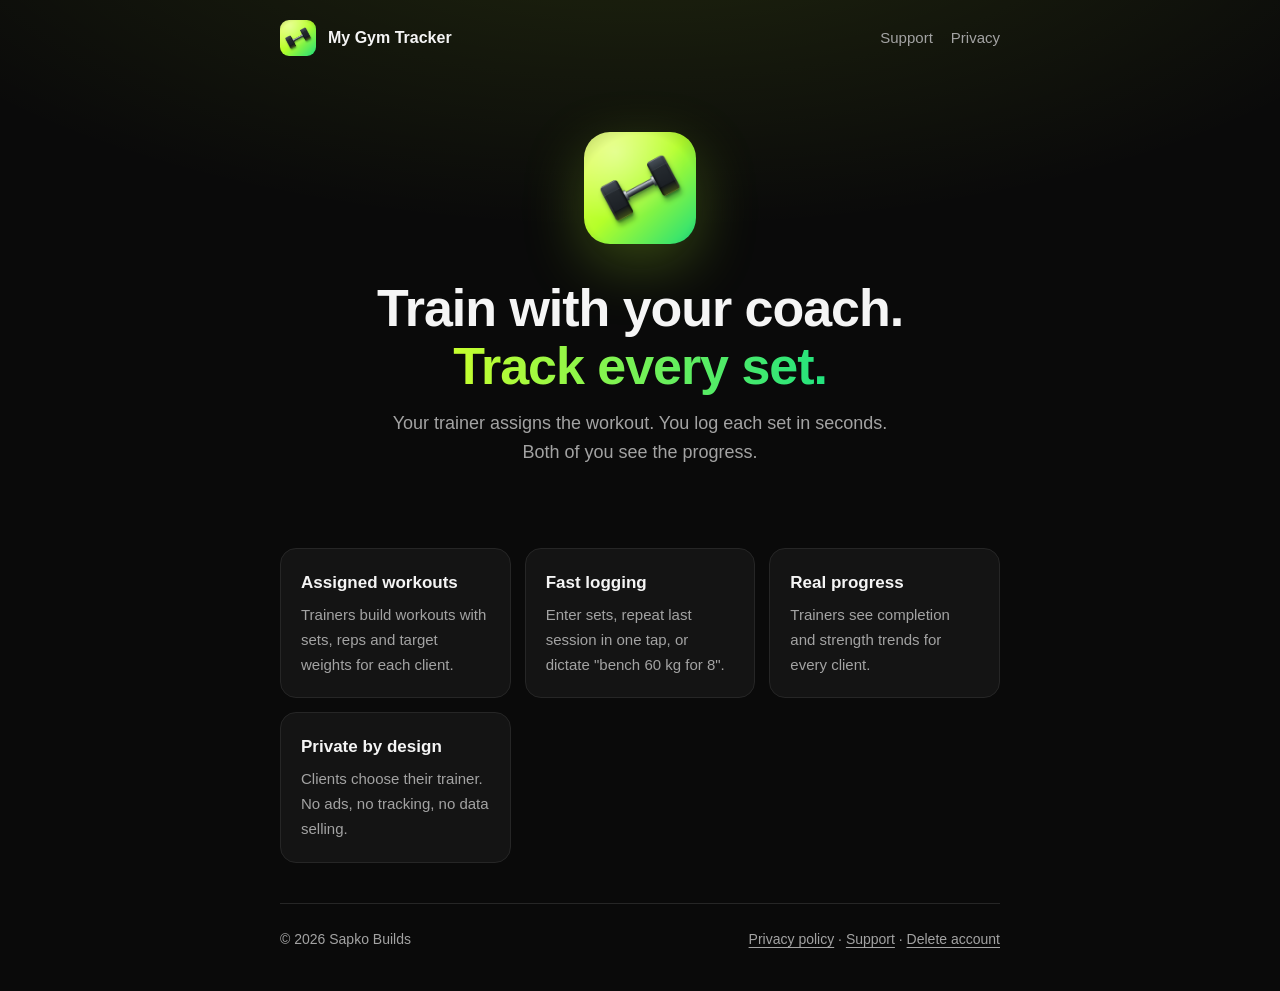
==== index.html @ f6c27ceb "Add files via upload" ====
<!doctype html>
<html lang="en">
<head>
  <meta charset="utf-8">
  <meta name="viewport" content="width=device-width, initial-scale=1">
  <title>My Gym Tracker</title>
  <meta name="description" content="Workouts from your trainer, logged set by set. My Gym Tracker by Sapko Builds.">
  <link rel="icon" href="favicon.png">
  <link rel="stylesheet" href="style.css">
</head>
<body>
  <div class="wrap">
    <header class="site">
      <a class="brand" href="./"><img src="icon.png" alt="">My Gym Tracker</a>
      <nav>
        <a href="support.html">Support</a>
        <a href="privacy.html">Privacy</a>
      </nav>
    </header>

    <section class="hero">
      <img src="icon.png" alt="My Gym Tracker app icon">
      <h1>Train with your coach.<br><span>Track every set.</span></h1>
      <p>Your trainer assigns the workout. You log each set in seconds. Both of you see the progress.</p>
    </section>

    <section class="grid">
      <div class="card">
        <h3>Assigned workouts</h3>
        <p>Trainers build workouts with sets, reps and target weights for each client.</p>
      </div>
      <div class="card">
        <h3>Fast logging</h3>
        <p>Enter sets, repeat last session in one tap, or dictate "bench 60 kg for 8".</p>
      </div>
      <div class="card">
        <h3>Real progress</h3>
        <p>Trainers see completion and strength trends for every client.</p>
      </div>
      <div class="card">
        <h3>Private by design</h3>
        <p>Clients choose their trainer. No ads, no tracking, no data selling.</p>
      </div>
    </section>

    <footer class="site">
      <span>© 2026 Sapko Builds</span>
      <span><a href="privacy.html">Privacy policy</a> · <a href="support.html">Support</a> · <a href="delete-account.html">Delete account</a></span>
    </footer>
  </div>
</body>
</html>
---- style.css ----
:root {
  --bg: #0a0a0a;
  --surface: #141414;
  --border: #262626;
  --text: #f5f5f5;
  --muted: #a3a3a3;
  --accent: #c6ff2e;
  --accent-2: #22e37e;
  --radius: 16px;
  color-scheme: dark;
}

* { box-sizing: border-box; }

html { -webkit-text-size-adjust: 100%; }

body {
  margin: 0;
  background:
    radial-gradient(1200px 500px at 50% -120px, rgba(198, 255, 46, 0.12), transparent 70%),
    var(--bg);
  color: var(--text);
  font: 16px/1.65 Inter, -apple-system, BlinkMacSystemFont, "Segoe UI", Roboto, sans-serif;
}

a { color: var(--accent); text-underline-offset: 3px; }
a:hover { color: #e6ff4a; }

.wrap { max-width: 760px; margin: 0 auto; padding: 0 20px; }

header.site {
  display: flex;
  align-items: center;
  justify-content: space-between;
  gap: 16px;
  padding: 20px 0;
}
.brand { display: flex; align-items: center; gap: 12px; color: var(--text); text-decoration: none; font-weight: 700; }
.brand img { width: 36px; height: 36px; border-radius: 9px; }
nav { display: flex; gap: 18px; flex-wrap: wrap; }
nav a { color: var(--muted); text-decoration: none; font-size: 15px; }
nav a:hover, nav a[aria-current="page"] { color: var(--text); }

.hero { text-align: center; padding: 56px 0 40px; }
.hero img { width: 112px; height: 112px; border-radius: 26px; box-shadow: 0 20px 60px rgba(182, 255, 42, 0.25); }
.hero h1 { font-size: clamp(34px, 7vw, 52px); line-height: 1.1; margin: 28px 0 14px; letter-spacing: -0.02em; }
.hero h1 span {
  background: linear-gradient(90deg, var(--accent), var(--accent-2));
  -webkit-background-clip: text;
  background-clip: text;
  color: transparent;
}
.hero p { color: var(--muted); font-size: 18px; max-width: 520px; margin: 0 auto; }

.grid { display: grid; grid-template-columns: repeat(auto-fit, minmax(200px, 1fr)); gap: 14px; margin: 40px 0; }
.card {
  background: var(--surface);
  border: 1px solid var(--border);
  border-radius: var(--radius);
  padding: 20px;
}
.card h3 { margin: 0 0 6px; font-size: 17px; }
.card p { margin: 0; color: var(--muted); font-size: 15px; }

article { padding: 24px 0 48px; }
article h1 { font-size: clamp(30px, 6vw, 40px); line-height: 1.15; margin: 16px 0 6px; letter-spacing: -0.01em; }
article h2 { font-size: 21px; margin: 36px 0 8px; }
article .meta { color: var(--muted); font-size: 14px; margin-bottom: 28px; }
article ul, article ol { padding-left: 22px; }
article li { margin: 6px 0; }
.note {
  background: var(--surface);
  border: 1px solid var(--border);
  border-left: 3px solid var(--accent);
  border-radius: 10px;
  padding: 14px 16px;
  margin: 20px 0;
}
table { width: 100%; border-collapse: collapse; margin: 12px 0; font-size: 15px; }
th, td { text-align: left; padding: 10px 12px; border-bottom: 1px solid var(--border); vertical-align: top; }
th { color: var(--muted); font-weight: 600; }
.table-wrap { overflow-x: auto; }

.button {
  display: inline-block;
  background: linear-gradient(90deg, var(--accent), var(--accent-2));
  color: #0a0a0a;
  font-weight: 700;
  padding: 12px 20px;
  border-radius: 12px;
  text-decoration: none;
}
.button:hover { color: #0a0a0a; filter: brightness(1.05); }

footer.site {
  border-top: 1px solid var(--border);
  color: var(--muted);
  font-size: 14px;
  padding: 24px 0 40px;
  display: flex;
  justify-content: space-between;
  gap: 16px;
  flex-wrap: wrap;
}
footer.site a { color: var(--muted); }
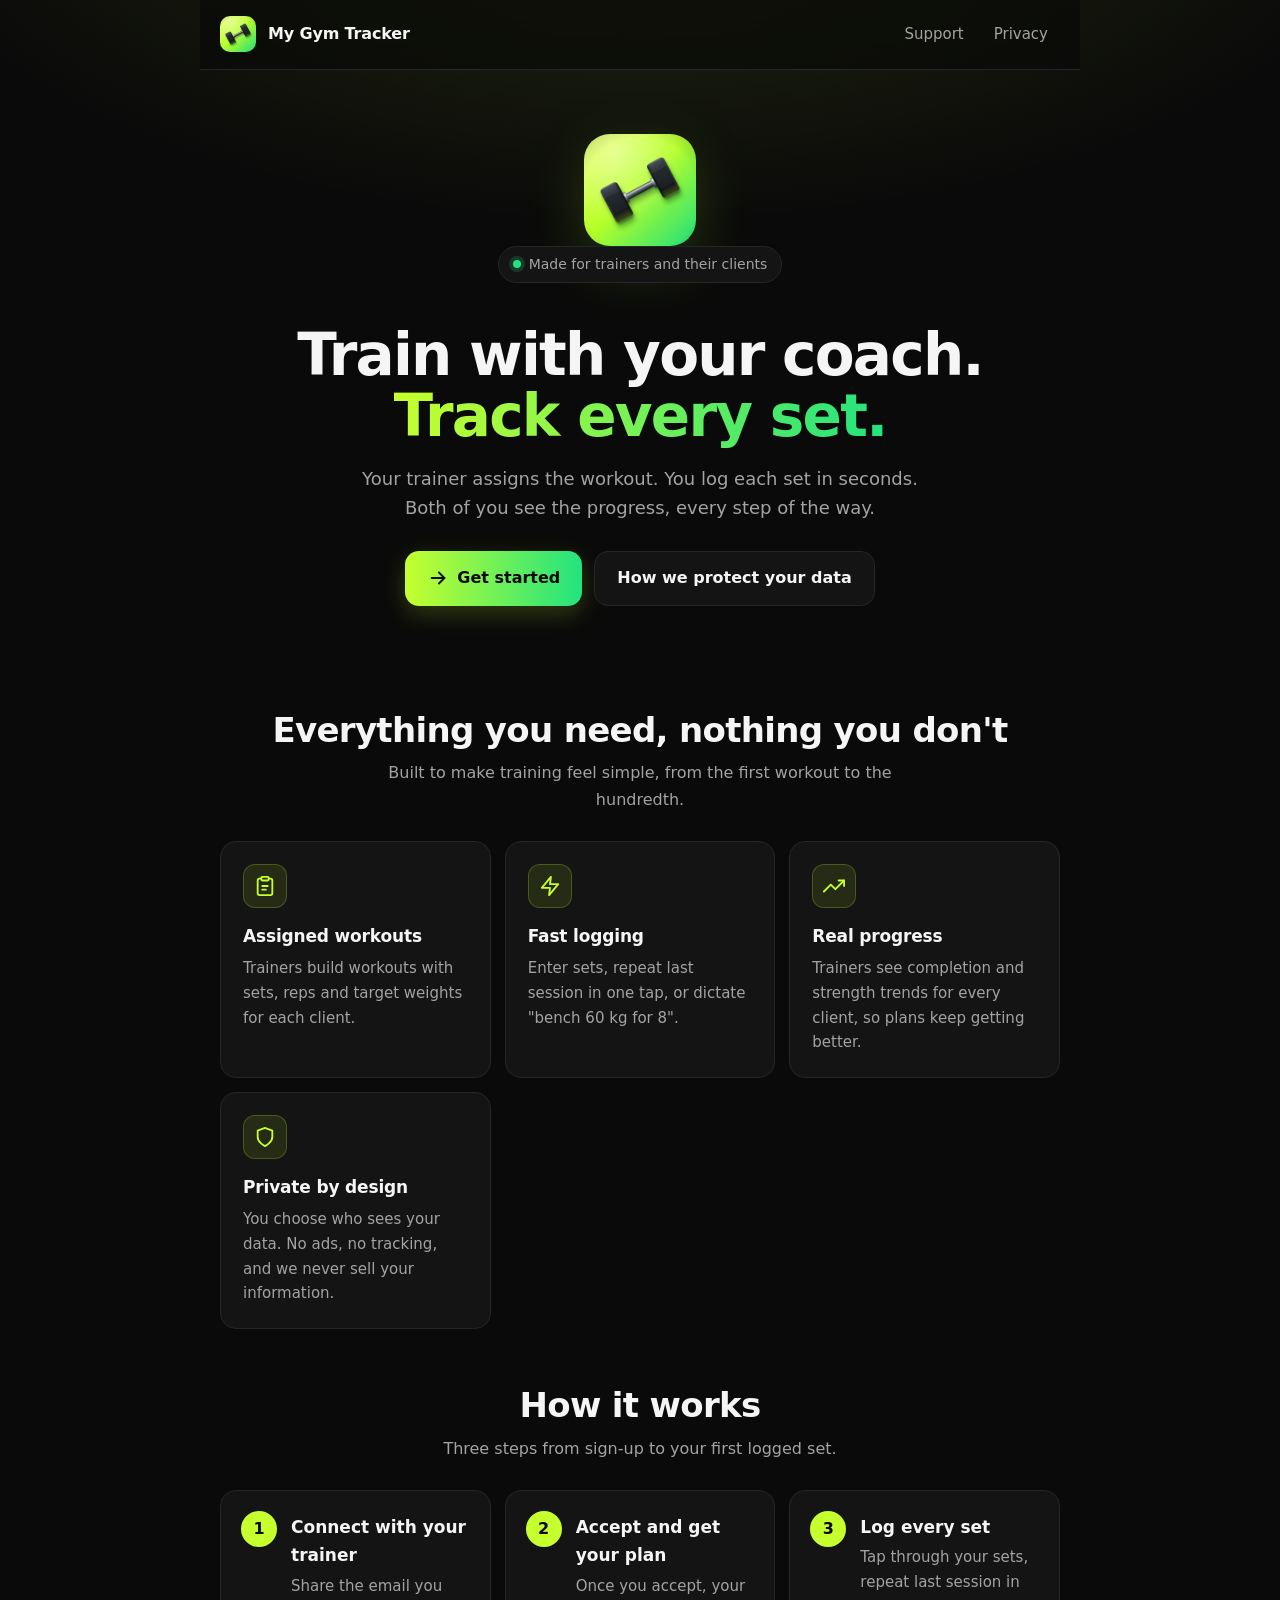
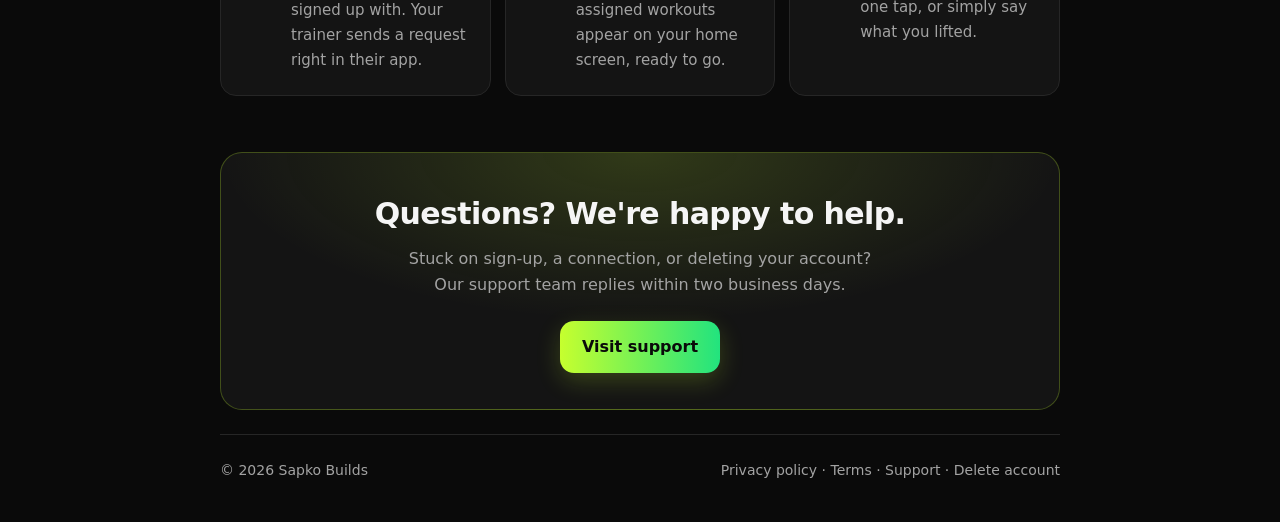
==== commit 8b09a553: "Refresh site design, add Terms page, and harden pages - Redesign landing page: how-it-works steps, i" ====
--- a/index.html
+++ b/index.html
@@ -3,49 +3,110 @@
 <head>
   <meta charset="utf-8">
   <meta name="viewport" content="width=device-width, initial-scale=1">
-  <title>My Gym Tracker</title>
-  <meta name="description" content="Workouts from your trainer, logged set by set. My Gym Tracker by Sapko Builds.">
+  <meta http-equiv="Content-Security-Policy" content="default-src 'none'; style-src 'self'; img-src 'self'; font-src 'self'; connect-src 'none'; script-src 'none'; base-uri 'none'; form-action 'none'">
+  <meta name="referrer" content="strict-origin-when-cross-origin">
+  <title>My Gym Tracker · Train with your coach</title>
+  <meta name="description" content="Workouts from your trainer, logged set by set. Fast logging, real progress, and privacy by design. My Gym Tracker by Sapko Builds.">
+  <meta property="og:title" content="My Gym Tracker · Train with your coach">
+  <meta property="og:description" content="Workouts from your trainer, logged set by set.">
+  <meta property="og:image" content="icon.png">
+  <meta name="theme-color" content="#0a0a0a">
   <link rel="icon" href="favicon.png">
   <link rel="stylesheet" href="style.css">
 </head>
 <body>
+  <a class="skip" href="#main">Skip to content</a>
+
   <div class="wrap">
     <header class="site">
       <a class="brand" href="./"><img src="icon.png" alt="">My Gym Tracker</a>
-      <nav>
+      <nav aria-label="Main">
         <a href="support.html">Support</a>
         <a href="privacy.html">Privacy</a>
       </nav>
     </header>
 
-    <section class="hero">
-      <img src="icon.png" alt="My Gym Tracker app icon">
-      <h1>Train with your coach.<br><span>Track every set.</span></h1>
-      <p>Your trainer assigns the workout. You log each set in seconds. Both of you see the progress.</p>
-    </section>
+    <main id="main">
+      <section class="hero" aria-labelledby="hero-title">
+        <img class="app-icon" src="icon.png" alt="My Gym Tracker app icon" width="112" height="112">
+        <p class="eyebrow">Made for trainers and their clients</p>
+        <h1 id="hero-title">Train with your coach.<br><span class="gradient-text">Track every set.</span></h1>
+        <p class="lede">Your trainer assigns the workout. You log each set in seconds. Both of you see the progress, every step of the way.</p>
+        <div class="actions">
+          <a class="button" href="support.html">
+            <svg class="icon" viewBox="0 0 24 24" aria-hidden="true" focusable="false"><path d="M5 12h14"/><path d="M13 6l6 6-6 6"/></svg>
+            Get started
+          </a>
+          <a class="button-ghost" href="privacy.html">How we protect your data</a>
+        </div>
+      </section>
 
-    <section class="grid">
-      <div class="card">
-        <h3>Assigned workouts</h3>
-        <p>Trainers build workouts with sets, reps and target weights for each client.</p>
-      </div>
-      <div class="card">
-        <h3>Fast logging</h3>
-        <p>Enter sets, repeat last session in one tap, or dictate "bench 60 kg for 8".</p>
-      </div>
-      <div class="card">
-        <h3>Real progress</h3>
-        <p>Trainers see completion and strength trends for every client.</p>
-      </div>
-      <div class="card">
-        <h3>Private by design</h3>
-        <p>Clients choose their trainer. No ads, no tracking, no data selling.</p>
-      </div>
-    </section>
+      <section aria-labelledby="features-title">
+        <h2 id="features-title" class="section-title">Everything you need, nothing you don't</h2>
+        <p class="section-sub">Built to make training feel simple, from the first workout to the hundredth.</p>
+
+        <div class="grid">
+          <div class="card">
+            <span class="icon-badge" aria-hidden="true">
+              <svg class="icon" viewBox="0 0 24 24" focusable="false"><rect x="8" y="2" width="8" height="4" rx="1"/><path d="M16 4h2a2 2 0 0 1 2 2v14a2 2 0 0 1-2 2H6a2 2 0 0 1-2-2V6a2 2 0 0 1 2-2h2"/><path d="M9 12h6M9 16h4"/></svg>
+            </span>
+            <h3>Assigned workouts</h3>
+            <p>Trainers build workouts with sets, reps and target weights for each client.</p>
+          </div>
+          <div class="card">
+            <span class="icon-badge" aria-hidden="true">
+              <svg class="icon" viewBox="0 0 24 24" focusable="false"><polygon points="13 2 3 14 12 14 11 22 21 10 12 10 13 2"/></svg>
+            </span>
+            <h3>Fast logging</h3>
+            <p>Enter sets, repeat last session in one tap, or dictate "bench 60 kg for 8".</p>
+          </div>
+          <div class="card">
+            <span class="icon-badge" aria-hidden="true">
+              <svg class="icon" viewBox="0 0 24 24" focusable="false"><polyline points="23 6 13.5 15.5 8.5 10.5 1 18"/><polyline points="17 6 23 6 23 12"/></svg>
+            </span>
+            <h3>Real progress</h3>
+            <p>Trainers see completion and strength trends for every client, so plans keep getting better.</p>
+          </div>
+          <div class="card">
+            <span class="icon-badge" aria-hidden="true">
+              <svg class="icon" viewBox="0 0 24 24" focusable="false"><path d="M12 22s8-4 8-10V5l-8-3-8 3v7c0 6 8 10 8 10z"/></svg>
+            </span>
+            <h3>Private by design</h3>
+            <p>You choose who sees your data. No ads, no tracking, and we never sell your information.</p>
+          </div>
+        </div>
+      </section>
+
+      <section aria-labelledby="how-title">
+        <h2 id="how-title" class="section-title">How it works</h2>
+        <p class="section-sub">Three steps from sign-up to your first logged set.</p>
+
+        <ol class="steps">
+          <li>
+            <h3>Connect with your trainer</h3>
+            <p>Share the email you signed up with. Your trainer sends a request right in their app.</p>
+          </li>
+          <li>
+            <h3>Accept and get your plan</h3>
+            <p>Once you accept, your assigned workouts appear on your home screen, ready to go.</p>
+          </li>
+          <li>
+            <h3>Log every set</h3>
+            <p>Tap through your sets, repeat last session in one tap, or simply say what you lifted.</p>
+          </li>
+        </ol>
+      </section>
+
+      <section class="cta" aria-labelledby="cta-title">
+        <h2 id="cta-title">Questions? We're happy to help.</h2>
+        <p>Stuck on sign-up, a connection, or deleting your account? Our support team replies within two business days.</p>
+        <a class="button" href="support.html">Visit support</a>
+      </section>
+    </main>
 
     <footer class="site">
       <span>© 2026 Sapko Builds</span>
-      <span><a href="privacy.html">Privacy policy</a> · <a href="support.html">Support</a> · <a href="delete-account.html">Delete account</a></span>
+      <span><a href="privacy.html">Privacy policy</a> · <a href="terms.html">Terms</a> · <a href="support.html">Support</a> · <a href="delete-account.html">Delete account</a></span>
     </footer>
   </div>
 </body>
--- a/style.css
+++ b/style.css
@@ -1,97 +1,337 @@
+/* My Gym Tracker · site styles
+   Dark-first, lime accent. No external fonts or scripts (keeps the CSP strict). */
+
 :root {
   --bg: #0a0a0a;
   --surface: #141414;
+  --surface-2: #1c1c1c;
   --border: #262626;
   --text: #f5f5f5;
   --muted: #a3a3a3;
   --accent: #c6ff2e;
   --accent-2: #22e37e;
+  --accent-ink: #0a0a0a;
+  --focus: #c6ff2e;
   --radius: 16px;
+  --radius-sm: 10px;
+  --shadow: 0 20px 60px rgba(182, 255, 42, 0.18);
   color-scheme: dark;
 }
 
 * { box-sizing: border-box; }
 
-html { -webkit-text-size-adjust: 100%; }
+html {
+  -webkit-text-size-adjust: 100%;
+  scroll-behavior: smooth;
+}
 
 body {
   margin: 0;
+  min-height: 100vh;
   background:
-    radial-gradient(1200px 500px at 50% -120px, rgba(198, 255, 46, 0.12), transparent 70%),
+    radial-gradient(1100px 520px at 50% -140px, rgba(198, 255, 46, 0.14), transparent 70%),
     var(--bg);
   color: var(--text);
-  font: 16px/1.65 Inter, -apple-system, BlinkMacSystemFont, "Segoe UI", Roboto, sans-serif;
-}
-
-a { color: var(--accent); text-underline-offset: 3px; }
+  font: 16px/1.65 Inter, -apple-system, BlinkMacSystemFont, "Segoe UI", Roboto, system-ui, sans-serif;
+  -webkit-font-smoothing: antialiased;
+}
+
+img { max-width: 100%; display: block; }
+
+a { color: var(--accent); text-underline-offset: 3px; transition: color .15s ease; }
 a:hover { color: #e6ff4a; }
 
-.wrap { max-width: 760px; margin: 0 auto; padding: 0 20px; }
-
+:focus-visible {
+  outline: 3px solid var(--focus);
+  outline-offset: 3px;
+  border-radius: 6px;
+}
+
+.skip {
+  position: absolute;
+  left: 16px;
+  top: -60px;
+  background: var(--accent);
+  color: var(--accent-ink);
+  padding: 10px 16px;
+  border-radius: 10px;
+  font-weight: 700;
+  text-decoration: none;
+  z-index: 100;
+}
+.skip:focus { top: 12px; color: var(--accent-ink); }
+
+.wrap { max-width: 880px; margin: 0 auto; padding: 0 20px; }
+
+/* ---------- Header ---------- */
 header.site {
+  position: sticky;
+  top: 0;
+  z-index: 50;
   display: flex;
   align-items: center;
   justify-content: space-between;
   gap: 16px;
-  padding: 20px 0;
-}
-.brand { display: flex; align-items: center; gap: 12px; color: var(--text); text-decoration: none; font-weight: 700; }
-.brand img { width: 36px; height: 36px; border-radius: 9px; }
-nav { display: flex; gap: 18px; flex-wrap: wrap; }
-nav a { color: var(--muted); text-decoration: none; font-size: 15px; }
-nav a:hover, nav a[aria-current="page"] { color: var(--text); }
-
-.hero { text-align: center; padding: 56px 0 40px; }
-.hero img { width: 112px; height: 112px; border-radius: 26px; box-shadow: 0 20px 60px rgba(182, 255, 42, 0.25); }
-.hero h1 { font-size: clamp(34px, 7vw, 52px); line-height: 1.1; margin: 28px 0 14px; letter-spacing: -0.02em; }
-.hero h1 span {
+  margin: 0 -20px;
+  padding: 14px 20px;
+  background: rgba(10, 10, 10, 0.72);
+  -webkit-backdrop-filter: saturate(160%) blur(12px);
+  backdrop-filter: saturate(160%) blur(12px);
+  border-bottom: 1px solid var(--border);
+}
+
+.brand {
+  display: flex;
+  align-items: center;
+  gap: 12px;
+  color: var(--text);
+  text-decoration: none;
+  font-weight: 700;
+  letter-spacing: -0.01em;
+}
+.brand:hover { color: var(--text); }
+.brand img { width: 36px; height: 36px; border-radius: 10px; }
+
+nav { display: flex; gap: 6px; flex-wrap: wrap; }
+nav a {
+  color: var(--muted);
+  text-decoration: none;
+  font-size: 15px;
+  font-weight: 500;
+  padding: 8px 12px;
+  border-radius: 999px;
+  transition: background .15s ease, color .15s ease;
+}
+nav a:hover { color: var(--text); background: var(--surface); }
+nav a[aria-current="page"] { color: var(--accent-ink); background: var(--accent); }
+
+/* ---------- Hero ---------- */
+.hero {
+  text-align: center;
+  padding: 64px 0 48px;
+}
+.hero .app-icon {
+  width: 112px;
+  height: 112px;
+  margin: 0 auto;
+  border-radius: 26px;
+  box-shadow: var(--shadow);
+}
+.eyebrow {
+  display: inline-flex;
+  align-items: center;
+  gap: 8px;
+  margin: 0 0 20px;
+  padding: 6px 14px;
+  border: 1px solid var(--border);
+  border-radius: 999px;
+  background: var(--surface);
+  color: var(--muted);
+  font-size: 14px;
+}
+.eyebrow::before {
+  content: "";
+  width: 8px;
+  height: 8px;
+  border-radius: 50%;
+  background: var(--accent-2);
+  box-shadow: 0 0 0 4px rgba(34, 227, 126, 0.18);
+}
+.hero h1 {
+  font-size: clamp(36px, 7.5vw, 58px);
+  line-height: 1.06;
+  margin: 22px 0 16px;
+  letter-spacing: -0.03em;
+}
+.hero h1 .grad,
+.gradient-text {
   background: linear-gradient(90deg, var(--accent), var(--accent-2));
   -webkit-background-clip: text;
   background-clip: text;
   color: transparent;
 }
-.hero p { color: var(--muted); font-size: 18px; max-width: 520px; margin: 0 auto; }
-
-.grid { display: grid; grid-template-columns: repeat(auto-fit, minmax(200px, 1fr)); gap: 14px; margin: 40px 0; }
+.lede {
+  color: var(--muted);
+  font-size: 18px;
+  max-width: 560px;
+  margin: 0 auto;
+}
+.actions {
+  display: flex;
+  gap: 12px;
+  justify-content: center;
+  flex-wrap: wrap;
+  margin-top: 28px;
+}
+
+/* ---------- Buttons ---------- */
+.button {
+  display: inline-flex;
+  align-items: center;
+  gap: 8px;
+  background: linear-gradient(90deg, var(--accent), var(--accent-2));
+  color: var(--accent-ink);
+  font-weight: 700;
+  padding: 13px 22px;
+  border-radius: 14px;
+  text-decoration: none;
+  box-shadow: 0 8px 24px rgba(198, 255, 46, 0.2);
+  transition: transform .15s ease, box-shadow .15s ease, filter .15s ease;
+}
+.button:hover { color: var(--accent-ink); filter: brightness(1.05); transform: translateY(-1px); }
+.button:active { transform: translateY(0); }
+
+.button-ghost {
+  display: inline-flex;
+  align-items: center;
+  gap: 8px;
+  color: var(--text);
+  font-weight: 600;
+  padding: 13px 22px;
+  border-radius: 14px;
+  border: 1px solid var(--border);
+  background: var(--surface);
+  text-decoration: none;
+  transition: border-color .15s ease, background .15s ease;
+}
+.button-ghost:hover { color: var(--text); border-color: #3a3a3a; background: var(--surface-2); }
+
+/* ---------- Icons ---------- */
+.icon {
+  width: 22px;
+  height: 22px;
+  fill: none;
+  stroke: currentColor;
+  stroke-width: 2;
+  stroke-linecap: round;
+  stroke-linejoin: round;
+}
+.icon-badge {
+  display: grid;
+  place-items: center;
+  width: 44px;
+  height: 44px;
+  margin-bottom: 14px;
+  border-radius: 12px;
+  color: var(--accent);
+  background: rgba(198, 255, 46, 0.1);
+  border: 1px solid rgba(198, 255, 46, 0.22);
+}
+
+/* ---------- Feature cards ---------- */
+.section-title {
+  text-align: center;
+  font-size: clamp(26px, 4vw, 34px);
+  letter-spacing: -0.02em;
+  line-height: 1.2;
+  margin: 56px 0 10px;
+}
+.section-sub {
+  text-align: center;
+  color: var(--muted);
+  margin: 0 auto 28px;
+  max-width: 520px;
+}
+
+.grid {
+  display: grid;
+  grid-template-columns: repeat(auto-fit, minmax(220px, 1fr));
+  gap: 14px;
+  margin: 0 0 8px;
+}
 .card {
   background: var(--surface);
   border: 1px solid var(--border);
   border-radius: var(--radius);
-  padding: 20px;
-}
-.card h3 { margin: 0 0 6px; font-size: 17px; }
+  padding: 22px;
+  transition: border-color .2s ease, transform .2s ease;
+}
+.card:hover { border-color: #333; transform: translateY(-2px); }
+.card h3 { margin: 0 0 6px; font-size: 17px; letter-spacing: -0.01em; }
 .card p { margin: 0; color: var(--muted); font-size: 15px; }
 
-article { padding: 24px 0 48px; }
-article h1 { font-size: clamp(30px, 6vw, 40px); line-height: 1.15; margin: 16px 0 6px; letter-spacing: -0.01em; }
-article h2 { font-size: 21px; margin: 36px 0 8px; }
+/* ---------- How it works ---------- */
+.steps {
+  list-style: none;
+  padding: 0;
+  margin: 0;
+  display: grid;
+  grid-template-columns: repeat(auto-fit, minmax(220px, 1fr));
+  gap: 14px;
+  counter-reset: step;
+}
+.steps li {
+  position: relative;
+  background: var(--surface);
+  border: 1px solid var(--border);
+  border-radius: var(--radius);
+  padding: 22px 22px 22px 70px;
+}
+.steps li::before {
+  counter-increment: step;
+  content: counter(step);
+  position: absolute;
+  left: 20px;
+  top: 20px;
+  display: grid;
+  place-items: center;
+  width: 36px;
+  height: 36px;
+  border-radius: 50%;
+  background: var(--accent);
+  color: var(--accent-ink);
+  font-weight: 800;
+}
+.steps h3 { margin: 0 0 4px; font-size: 17px; }
+.steps p { margin: 0; color: var(--muted); font-size: 15px; }
+
+/* ---------- CTA band ---------- */
+.cta {
+  margin: 56px 0 24px;
+  padding: 36px 28px;
+  text-align: center;
+  border-radius: 22px;
+  border: 1px solid rgba(198, 255, 46, 0.25);
+  background:
+    radial-gradient(600px 240px at 50% 0%, rgba(198, 255, 46, 0.16), transparent 70%),
+    var(--surface);
+}
+.cta h2 { margin: 0 0 8px; font-size: clamp(24px, 4vw, 30px); letter-spacing: -0.02em; }
+.cta p { margin: 0 auto 22px; color: var(--muted); max-width: 480px; }
+
+/* ---------- Article (legal + support pages) ---------- */
+article { padding: 28px 0 48px; }
+article h1 {
+  font-size: clamp(32px, 6vw, 42px);
+  line-height: 1.12;
+  margin: 12px 0 8px;
+  letter-spacing: -0.02em;
+}
+article h2 { font-size: 21px; margin: 40px 0 8px; letter-spacing: -0.01em; }
+article h3 { font-size: 17px; margin: 28px 0 6px; }
+article p, article li { color: #d4d4d4; }
 article .meta { color: var(--muted); font-size: 14px; margin-bottom: 28px; }
 article ul, article ol { padding-left: 22px; }
 article li { margin: 6px 0; }
+article a { word-break: break-word; }
+
 .note {
   background: var(--surface);
   border: 1px solid var(--border);
   border-left: 3px solid var(--accent);
-  border-radius: 10px;
-  padding: 14px 16px;
+  border-radius: var(--radius-sm);
+  padding: 16px 18px;
   margin: 20px 0;
-}
+  color: #d4d4d4;
+}
+
 table { width: 100%; border-collapse: collapse; margin: 12px 0; font-size: 15px; }
-th, td { text-align: left; padding: 10px 12px; border-bottom: 1px solid var(--border); vertical-align: top; }
+th, td { text-align: left; padding: 12px; border-bottom: 1px solid var(--border); vertical-align: top; }
 th { color: var(--muted); font-weight: 600; }
-.table-wrap { overflow-x: auto; }
-
-.button {
-  display: inline-block;
-  background: linear-gradient(90deg, var(--accent), var(--accent-2));
-  color: #0a0a0a;
-  font-weight: 700;
-  padding: 12px 20px;
-  border-radius: 12px;
-  text-decoration: none;
-}
-.button:hover { color: #0a0a0a; filter: brightness(1.05); }
-
+td { color: #d4d4d4; }
+.table-wrap { overflow-x: auto; border-radius: var(--radius-sm); }
+
+/* ---------- Footer ---------- */
 footer.site {
   border-top: 1px solid var(--border);
   color: var(--muted);
@@ -99,7 +339,26 @@
   padding: 24px 0 40px;
   display: flex;
   justify-content: space-between;
-  gap: 16px;
+  align-items: center;
+  gap: 12px 16px;
   flex-wrap: wrap;
 }
-footer.site a { color: var(--muted); }
+footer.site a { color: var(--muted); text-decoration: none; }
+footer.site a:hover { color: var(--text); text-decoration: underline; }
+
+/* ---------- Small screens ---------- */
+@media (max-width: 560px) {
+  body { font-size: 15px; }
+  .hero { padding: 40px 0 32px; }
+  .lede { font-size: 17px; }
+  .actions .button, .actions .button-ghost { width: 100%; justify-content: center; }
+  header.site { flex-direction: column; align-items: flex-start; gap: 10px; padding-top: 14px; }
+  nav a { padding: 6px 10px; }
+  .cta { padding: 28px 20px; }
+  footer.site { flex-direction: column; align-items: flex-start; }
+}
+
+@media (prefers-reduced-motion: reduce) {
+  html { scroll-behavior: auto; }
+  *, *::before, *::after { transition: none !important; animation: none !important; }
+}
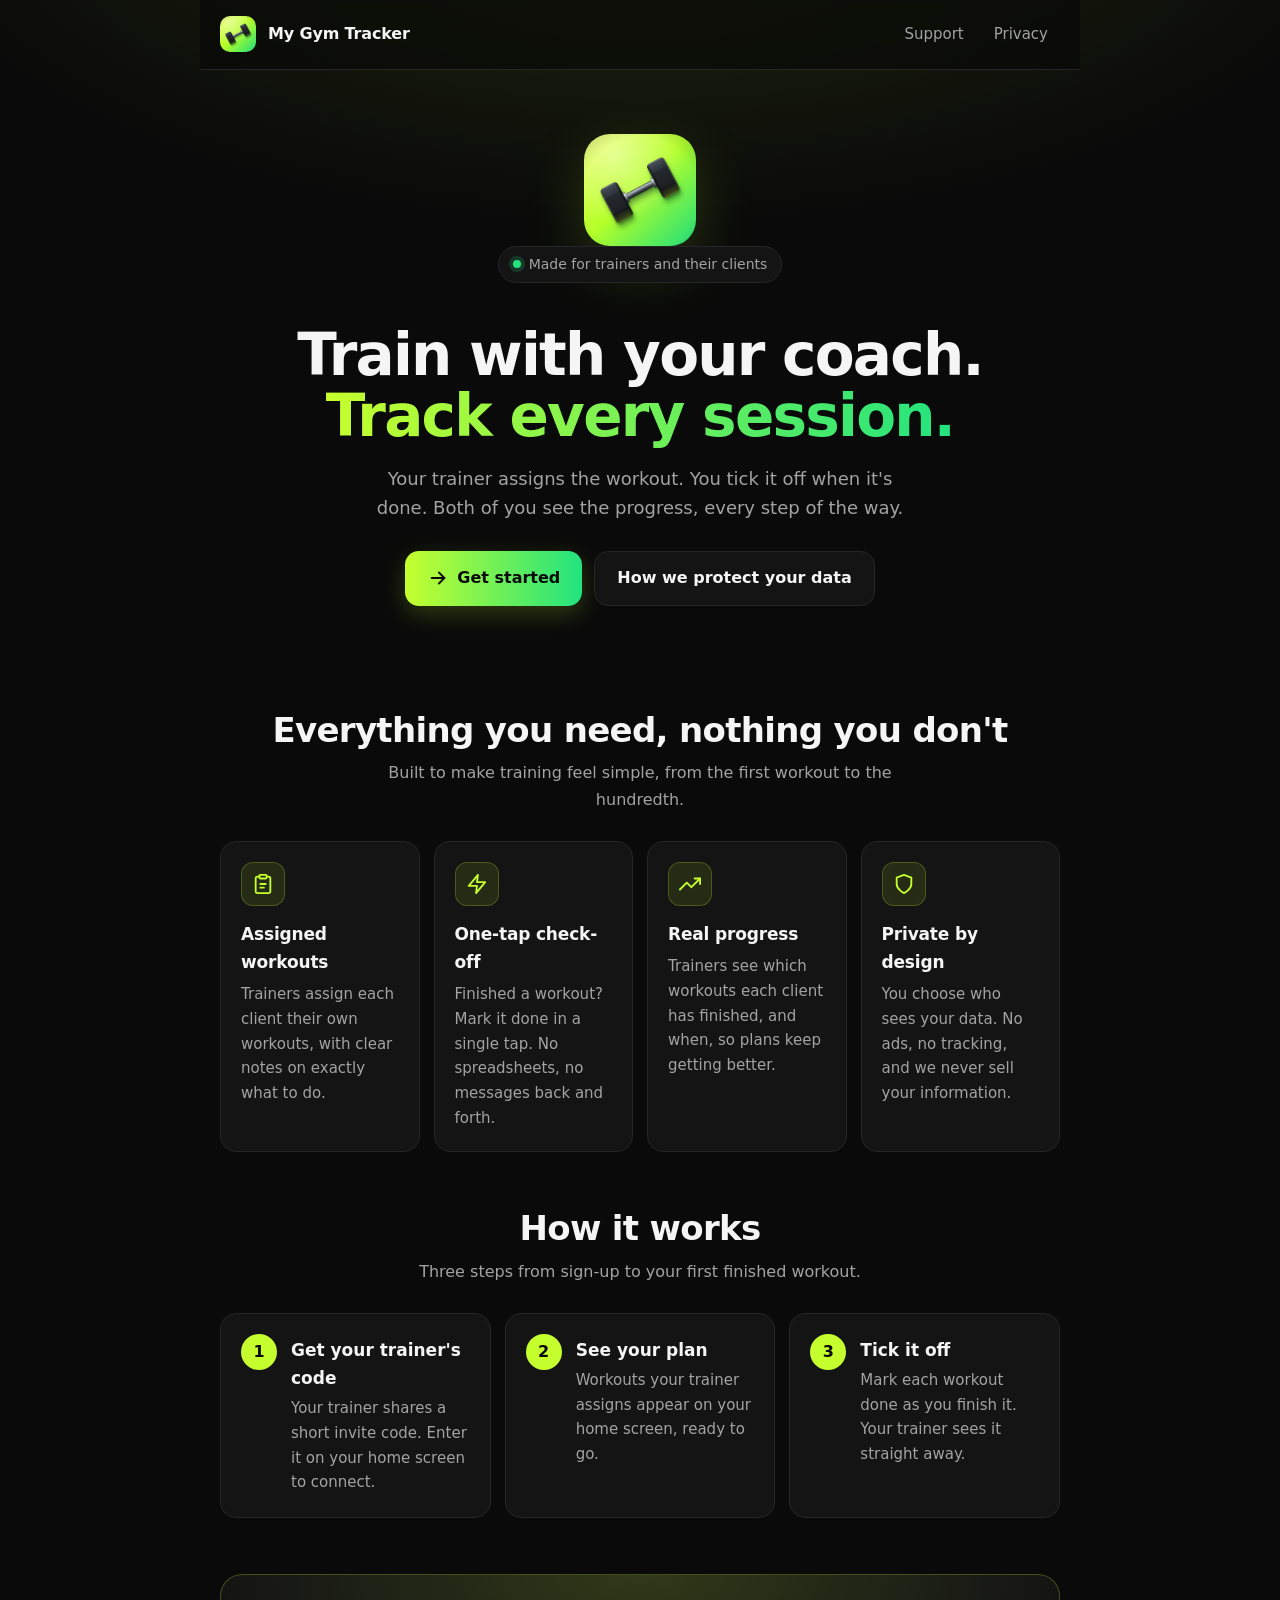
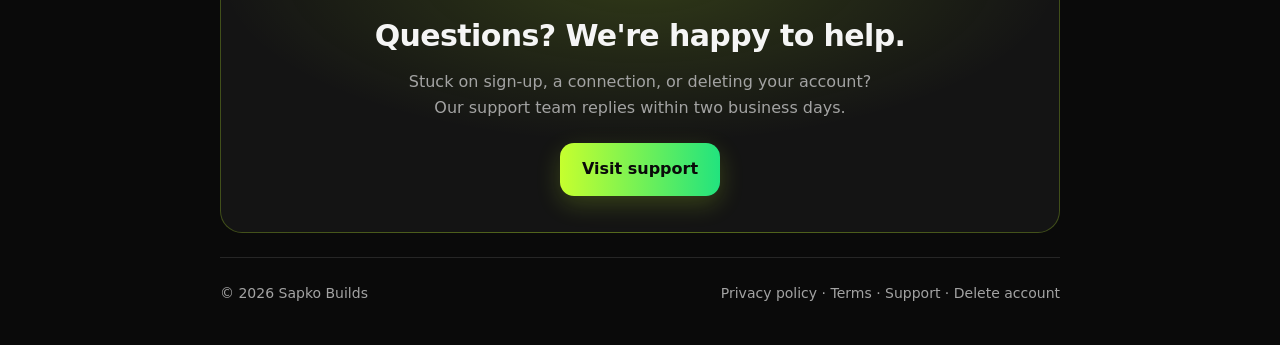
==== commit a37ce07b: "Make website and legal pages match the app as built The privacy policy, support FAQ and landing page" ====
--- a/index.html
+++ b/index.html
@@ -6,9 +6,9 @@
   <meta http-equiv="Content-Security-Policy" content="default-src 'none'; style-src 'self'; img-src 'self'; font-src 'self'; connect-src 'none'; script-src 'none'; base-uri 'none'; form-action 'none'">
   <meta name="referrer" content="strict-origin-when-cross-origin">
   <title>My Gym Tracker · Train with your coach</title>
-  <meta name="description" content="Workouts from your trainer, logged set by set. Fast logging, real progress, and privacy by design. My Gym Tracker by Sapko Builds.">
+  <meta name="description" content="Your trainer assigns the workout, you tick it off, and both of you see the progress. Private by design. My Gym Tracker by Sapko Builds.">
   <meta property="og:title" content="My Gym Tracker · Train with your coach">
-  <meta property="og:description" content="Workouts from your trainer, logged set by set.">
+  <meta property="og:description" content="Workouts from your trainer, ticked off as you go.">
   <meta property="og:image" content="icon.png">
   <meta name="theme-color" content="#0a0a0a">
   <link rel="icon" href="favicon.png">
@@ -30,8 +30,8 @@
       <section class="hero" aria-labelledby="hero-title">
         <img class="app-icon" src="icon.png" alt="My Gym Tracker app icon" width="112" height="112">
         <p class="eyebrow">Made for trainers and their clients</p>
-        <h1 id="hero-title">Train with your coach.<br><span class="gradient-text">Track every set.</span></h1>
-        <p class="lede">Your trainer assigns the workout. You log each set in seconds. Both of you see the progress, every step of the way.</p>
+        <h1 id="hero-title">Train with your coach.<br><span class="gradient-text">Track every session.</span></h1>
+        <p class="lede">Your trainer assigns the workout. You tick it off when it's done. Both of you see the progress, every step of the way.</p>
         <div class="actions">
           <a class="button" href="support.html">
             <svg class="icon" viewBox="0 0 24 24" aria-hidden="true" focusable="false"><path d="M5 12h14"/><path d="M13 6l6 6-6 6"/></svg>
@@ -51,21 +51,21 @@
               <svg class="icon" viewBox="0 0 24 24" focusable="false"><rect x="8" y="2" width="8" height="4" rx="1"/><path d="M16 4h2a2 2 0 0 1 2 2v14a2 2 0 0 1-2 2H6a2 2 0 0 1-2-2V6a2 2 0 0 1 2-2h2"/><path d="M9 12h6M9 16h4"/></svg>
             </span>
             <h3>Assigned workouts</h3>
-            <p>Trainers build workouts with sets, reps and target weights for each client.</p>
+            <p>Trainers assign each client their own workouts, with clear notes on exactly what to do.</p>
           </div>
           <div class="card">
             <span class="icon-badge" aria-hidden="true">
               <svg class="icon" viewBox="0 0 24 24" focusable="false"><polygon points="13 2 3 14 12 14 11 22 21 10 12 10 13 2"/></svg>
             </span>
-            <h3>Fast logging</h3>
-            <p>Enter sets, repeat last session in one tap, or dictate "bench 60 kg for 8".</p>
+            <h3>One-tap check-off</h3>
+            <p>Finished a workout? Mark it done in a single tap. No spreadsheets, no messages back and forth.</p>
           </div>
           <div class="card">
             <span class="icon-badge" aria-hidden="true">
               <svg class="icon" viewBox="0 0 24 24" focusable="false"><polyline points="23 6 13.5 15.5 8.5 10.5 1 18"/><polyline points="17 6 23 6 23 12"/></svg>
             </span>
             <h3>Real progress</h3>
-            <p>Trainers see completion and strength trends for every client, so plans keep getting better.</p>
+            <p>Trainers see which workouts each client has finished, and when, so plans keep getting better.</p>
           </div>
           <div class="card">
             <span class="icon-badge" aria-hidden="true">
@@ -79,20 +79,20 @@
 
       <section aria-labelledby="how-title">
         <h2 id="how-title" class="section-title">How it works</h2>
-        <p class="section-sub">Three steps from sign-up to your first logged set.</p>
+        <p class="section-sub">Three steps from sign-up to your first finished workout.</p>
 
         <ol class="steps">
           <li>
-            <h3>Connect with your trainer</h3>
-            <p>Share the email you signed up with. Your trainer sends a request right in their app.</p>
+            <h3>Get your trainer's code</h3>
+            <p>Your trainer shares a short invite code. Enter it on your home screen to connect.</p>
           </li>
           <li>
-            <h3>Accept and get your plan</h3>
-            <p>Once you accept, your assigned workouts appear on your home screen, ready to go.</p>
+            <h3>See your plan</h3>
+            <p>Workouts your trainer assigns appear on your home screen, ready to go.</p>
           </li>
           <li>
-            <h3>Log every set</h3>
-            <p>Tap through your sets, repeat last session in one tap, or simply say what you lifted.</p>
+            <h3>Tick it off</h3>
+            <p>Mark each workout done as you finish it. Your trainer sees it straight away.</p>
           </li>
         </ol>
       </section>
--- a/style.css
+++ b/style.css
@@ -233,11 +233,17 @@
   max-width: 520px;
 }
 
+/* 1 column on phones, 2x2 on tablets, 4 across on desktop (never a lone 3+1 row) */
 .grid {
   display: grid;
-  grid-template-columns: repeat(auto-fit, minmax(220px, 1fr));
+  grid-template-columns: 1fr;
   gap: 14px;
   margin: 0 0 8px;
+}
+@media (min-width: 540px) { .grid { grid-template-columns: repeat(2, 1fr); } }
+@media (min-width: 860px) {
+  .grid { grid-template-columns: repeat(4, 1fr); }
+  .grid .card { padding: 20px; }
 }
 .card {
   background: var(--surface);
